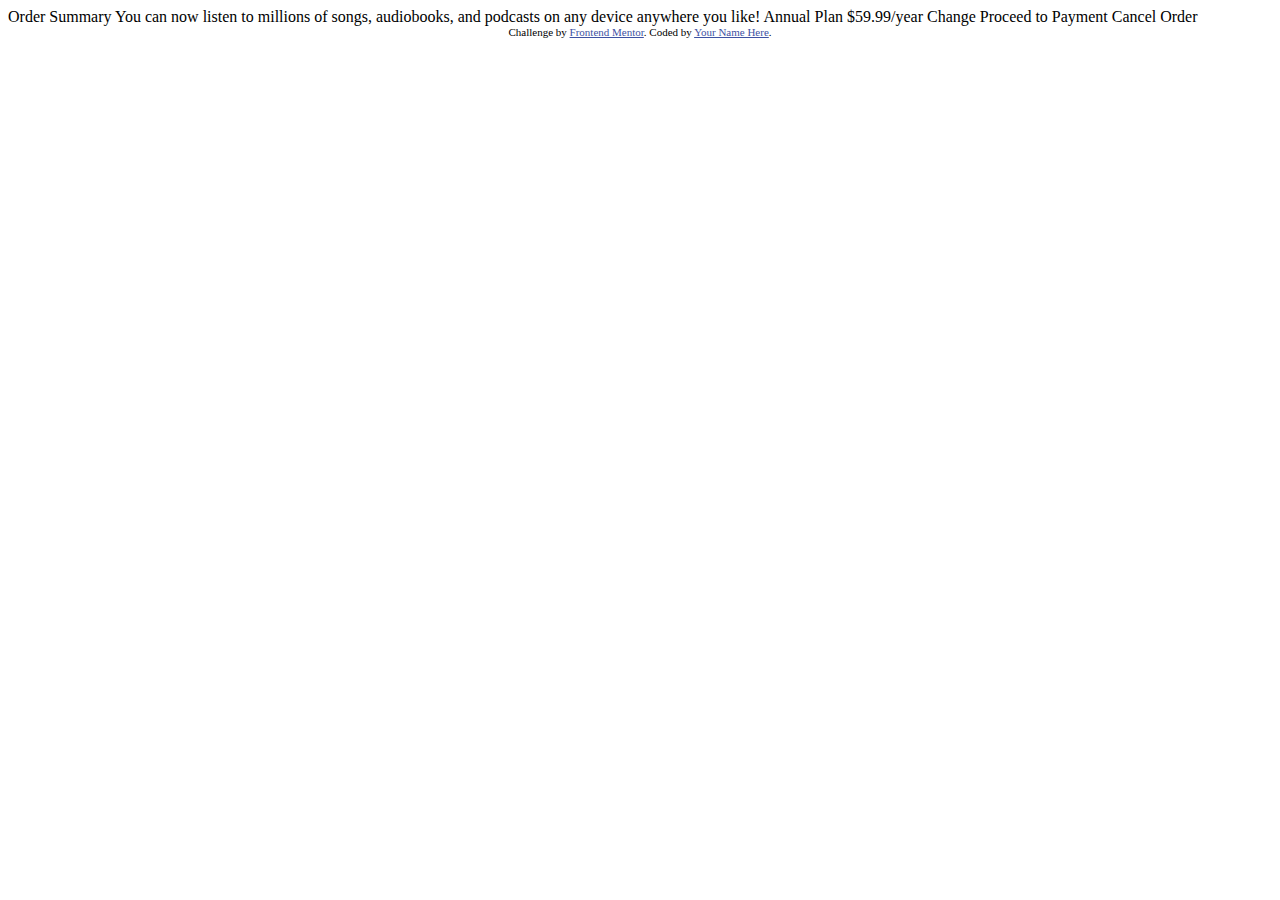
==== order-summary-component-main/index.html @ d573b09b "add project files for order summary component" ====
<!DOCTYPE html>
<html lang="en">
<head>
  <meta charset="UTF-8">
  <meta name="viewport" content="width=device-width, initial-scale=1.0"> <!-- displays site properly based on user's device -->

  <link rel="icon" type="image/png" sizes="32x32" href="./images/favicon-32x32.png">
  
  <title>Frontend Mentor | Order summary card</title>

  <!-- Feel free to remove these styles or customise in your own stylesheet 👍 -->
  <style>
    .attribution { font-size: 11px; text-align: center; }
    .attribution a { color: hsl(228, 45%, 44%); }
  </style>
</head>
<body>

  Order Summary

  You can now listen to millions of songs, audiobooks, and podcasts on any 
  device anywhere you like!

  Annual Plan
  $59.99/year

  Change

  Proceed to Payment
  Cancel Order
  
  <div class="attribution">
    Challenge by <a href="https://www.frontendmentor.io?ref=challenge" target="_blank">Frontend Mentor</a>. 
    Coded by <a href="#">Your Name Here</a>.
  </div>
</body>
</html>
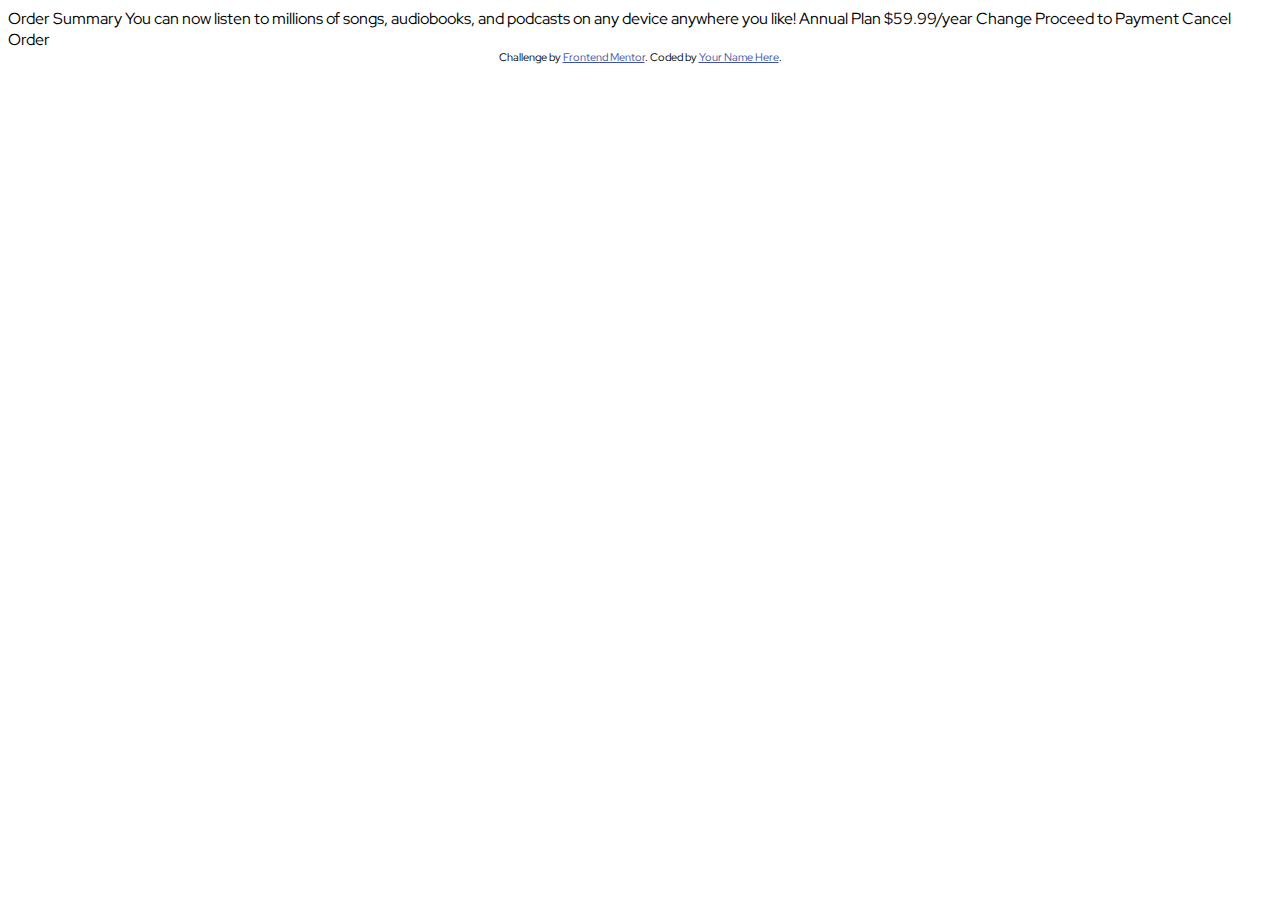
==== commit adc51ec9: "style: add external css, import style guide" ====
--- a/order-summary-component-main/index.html
+++ b/order-summary-component-main/index.html
@@ -5,14 +5,13 @@
   <meta name="viewport" content="width=device-width, initial-scale=1.0"> <!-- displays site properly based on user's device -->
 
   <link rel="icon" type="image/png" sizes="32x32" href="./images/favicon-32x32.png">
+  <link rel="stylesheet" href="css/style.css">
+
+  <link rel="preconnect" href="https://fonts.googleapis.com">
+  <link rel="preconnect" href="https://fonts.gstatic.com" crossorigin>
+  <link href="https://fonts.googleapis.com/css2?family=Red+Hat+Display:wght@500;700;900&display=swap" rel="stylesheet">
   
   <title>Frontend Mentor | Order summary card</title>
-
-  <!-- Feel free to remove these styles or customise in your own stylesheet 👍 -->
-  <style>
-    .attribution { font-size: 11px; text-align: center; }
-    .attribution a { color: hsl(228, 45%, 44%); }
-  </style>
 </head>
 <body>
 
--- a/order-summary-component-main/css/style.css
+++ b/order-summary-component-main/css/style.css
@@ -0,0 +1,38 @@
+:root {
+    /* Primary */
+    --pale-blue: hsl(225, 100%, 94%);
+    --bright-blue: hsl(245, 75%, 52%);
+
+    /* Neutral */
+    --very-pale-blue: hsl(225, 100%, 98%);
+    --desaturated-blue: hsl(224, 23%, 55%);
+    --dark-blue: hsl(223, 47%, 23%);
+
+    /* Font Rules */
+    font-size: 16px;
+    font-family: 'Red Hat Display', sans-serif;
+}
+
+
+
+@media screen, (min-width: 375px) and (max-width: 1439px) {
+
+}
+
+
+
+@media screen and (min-width: 1440px) {
+
+}
+
+
+
+/* Attribution/Footer section */
+.attribution { 
+    font-size: 11px; 
+    text-align: center; 
+}
+
+.attribution a { 
+    color: hsl(228, 45%, 44%); 
+}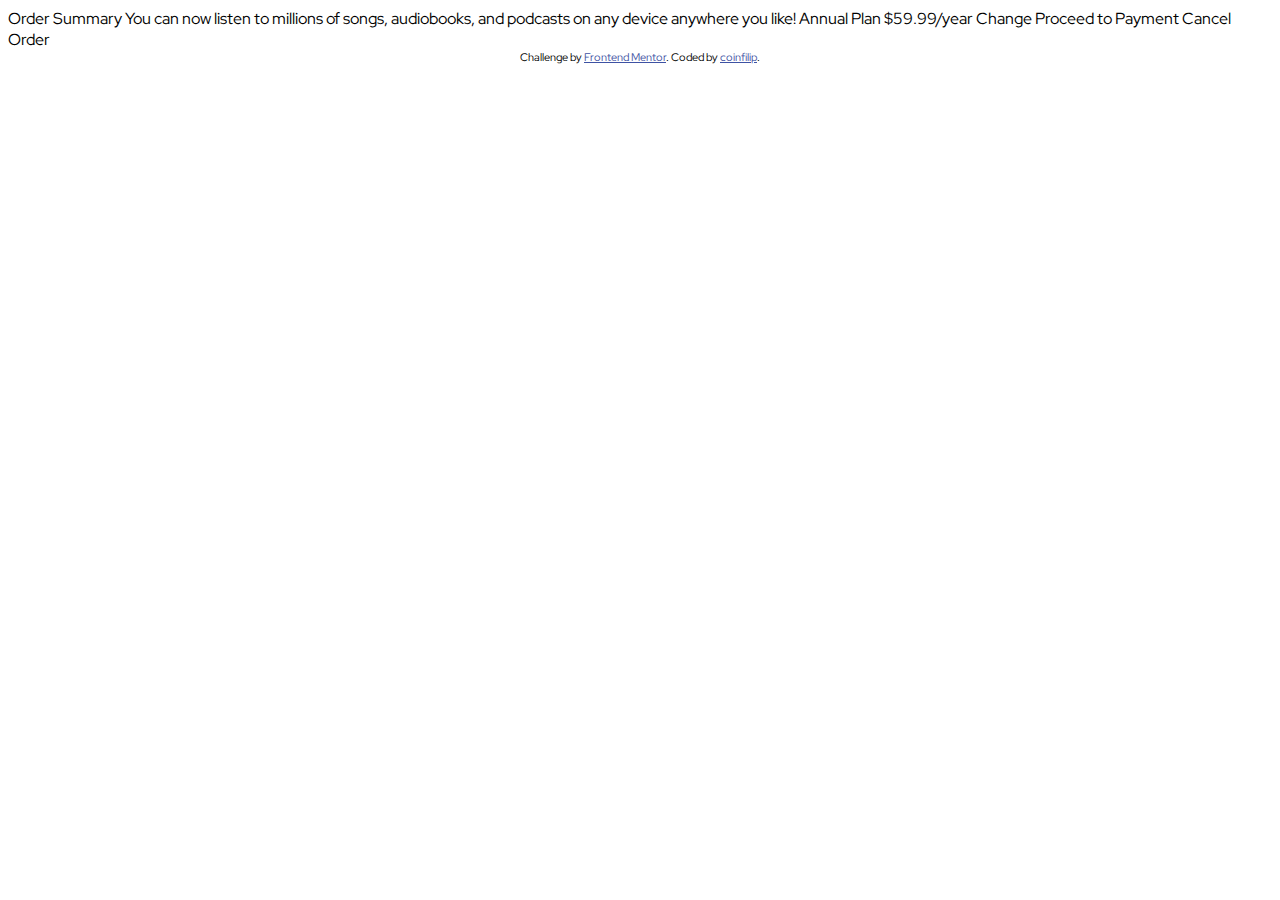
==== commit c368f081: "update tag and links for .attribution" ====
--- a/order-summary-component-main/index.html
+++ b/order-summary-component-main/index.html
@@ -28,9 +28,9 @@
   Proceed to Payment
   Cancel Order
   
-  <div class="attribution">
-    Challenge by <a href="https://www.frontendmentor.io?ref=challenge" target="_blank">Frontend Mentor</a>. 
-    Coded by <a href="#">Your Name Here</a>.
-  </div>
+  <footer class="attribution">
+    Challenge by <a href="https://www.frontendmentor.io/challenges/order-summary-component-QlPmajDUj" target="_blank">Frontend Mentor</a>. 
+    Coded by <a href="https://github.com/coinfilip" target="_blank">coinfilip</a>.
+  </footer>
 </body>
 </html>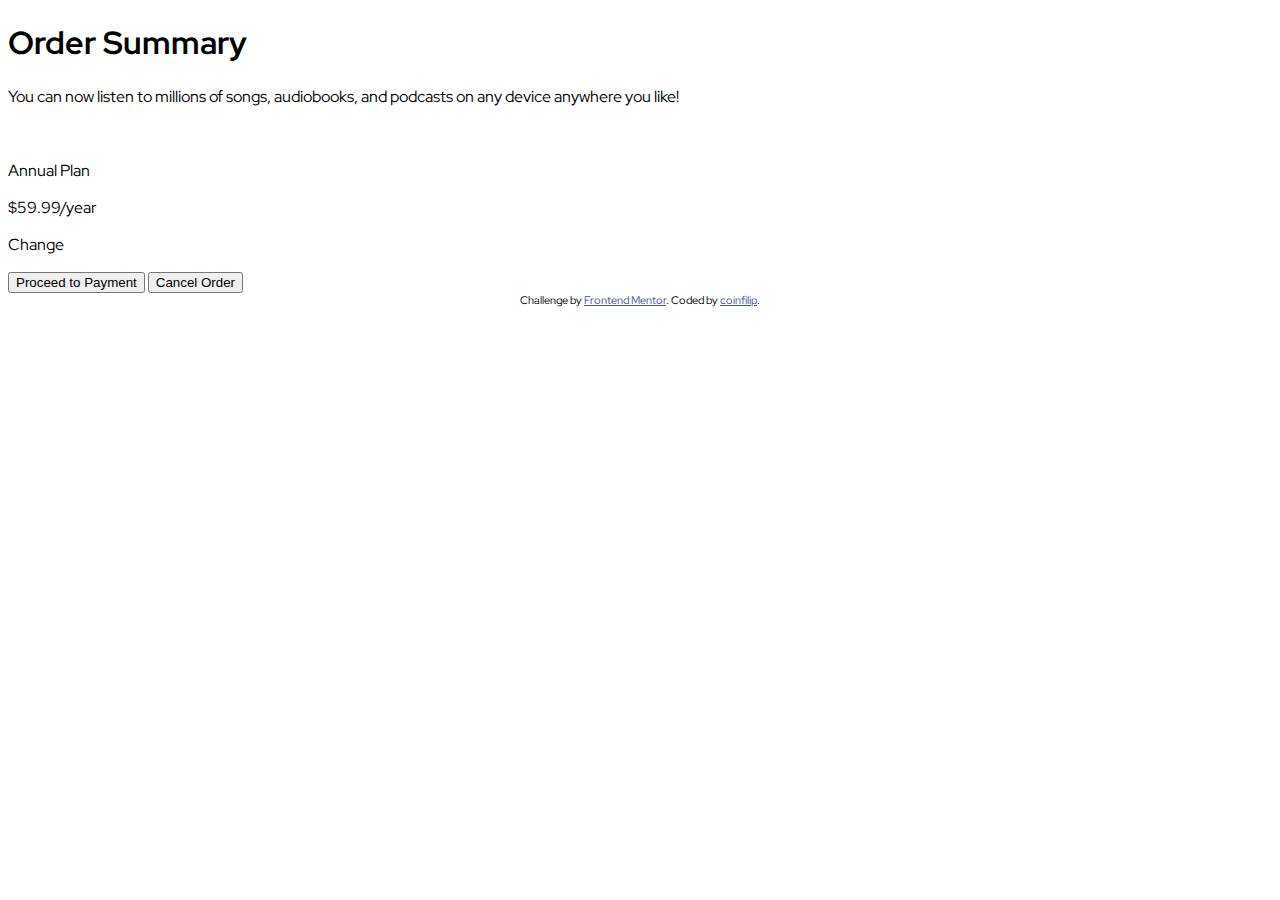
==== commit cb88ec5f: "add html tags for structure" ====
--- a/order-summary-component-main/index.html
+++ b/order-summary-component-main/index.html
@@ -14,20 +14,30 @@
   <title>Frontend Mentor | Order summary card</title>
 </head>
 <body>
+  <main>
+    <div class="card-image"></div>
 
-  Order Summary
+    <div class="card-details">
+      <h1>Order Summary</h1>
 
-  You can now listen to millions of songs, audiobooks, and podcasts on any 
-  device anywhere you like!
+      <p class="mainDesc">You can now listen to millions of songs, audiobooks, and podcasts on any device anywhere you like!</p>
 
-  Annual Plan
-  $59.99/year
+      <div class="plan">
+        <img class="planIcon" src="" alt="">
 
-  Change
+        <div class="planMiddle">
+          <p class="planName">Annual Plan</p>
+          <p class="planPrice">$59.99/year</p>
+        </div>
 
-  Proceed to Payment
-  Cancel Order
-  
+        <p class="btnChange">Change</p>
+      </div>
+
+      <button>Proceed to Payment</button>
+      <button>Cancel Order</button>
+    </div>
+  </main>
+
   <footer class="attribution">
     Challenge by <a href="https://www.frontendmentor.io/challenges/order-summary-component-QlPmajDUj" target="_blank">Frontend Mentor</a>. 
     Coded by <a href="https://github.com/coinfilip" target="_blank">coinfilip</a>.
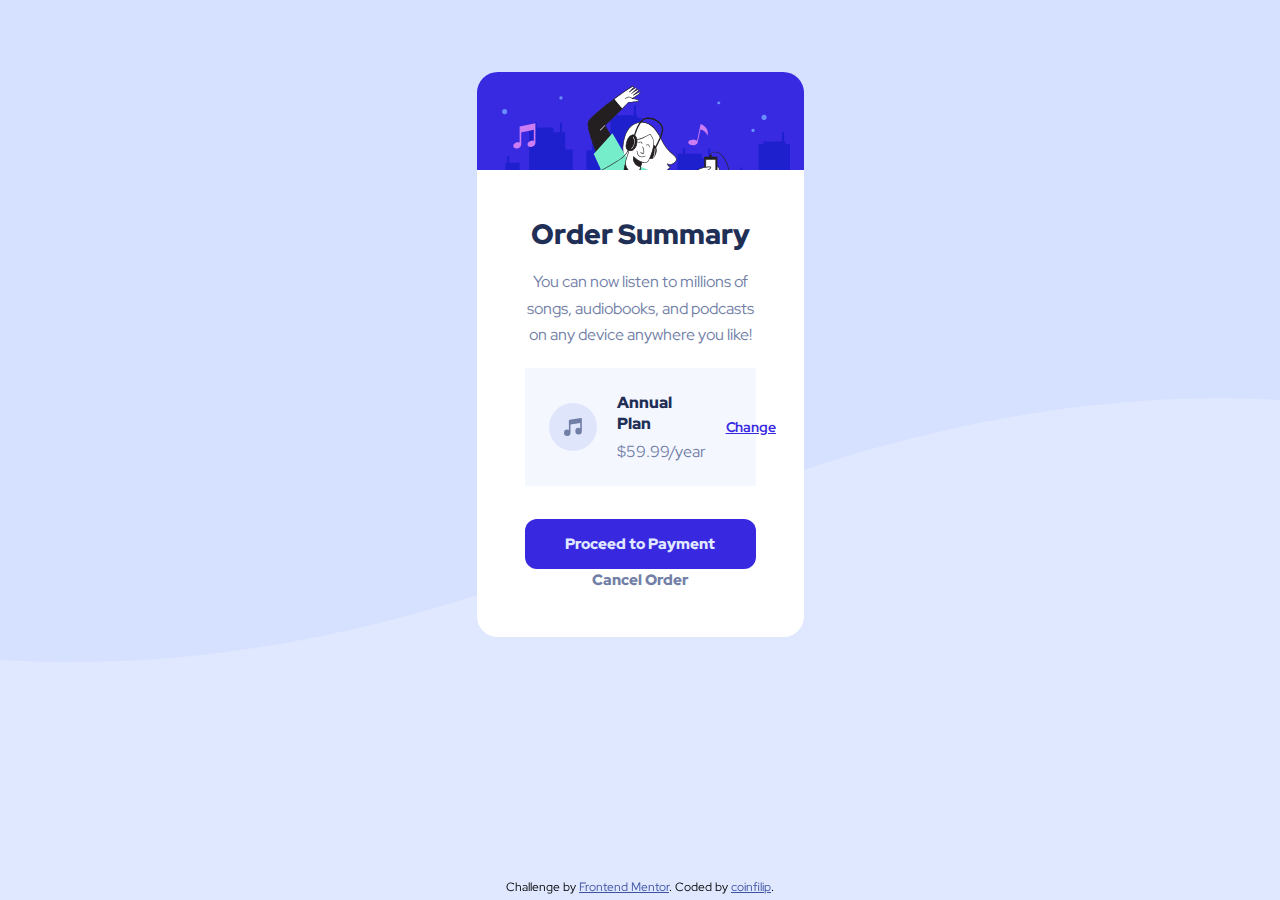
==== commit 433b4315: "style: add rules for desktop design" ====
--- a/order-summary-component-main/index.html
+++ b/order-summary-component-main/index.html
@@ -22,19 +22,19 @@
 
       <p class="mainDesc">You can now listen to millions of songs, audiobooks, and podcasts on any device anywhere you like!</p>
 
-      <div class="plan">
-        <img class="planIcon" src="" alt="">
+      <div class="secPlan">
+        <img class="planIcon" src="./images/icon-music.svg" alt="musical note">
 
-        <div class="planMiddle">
+        <div class="secPlanMid">
           <p class="planName">Annual Plan</p>
           <p class="planPrice">$59.99/year</p>
         </div>
 
-        <p class="btnChange">Change</p>
+        <p class="planBtn">Change</p>
       </div>
 
-      <button>Proceed to Payment</button>
-      <button>Cancel Order</button>
+      <button class="btnProceed">Proceed to Payment</button>
+      <button class="btnCancel">Cancel Order</button>
     </div>
   </main>
 
--- a/order-summary-component-main/css/style.css
+++ b/order-summary-component-main/css/style.css
@@ -10,27 +10,184 @@
 
     /* Font Rules */
     font-size: 16px;
+}
+
+* {
+    box-sizing: border-box;
     font-family: 'Red Hat Display', sans-serif;
 }
 
 
-
-@media screen, (min-width: 375px) and (max-width: 1439px) {
-
+body {
+    margin: 0;
+    display: flex;
+    justify-content: center;
+    align-items: center;
+    flex-wrap: wrap;
 }
 
 
 
-@media screen and (min-width: 1440px) {
+@media (min-width: 375px) and (max-width: 1439px) {
+    body {
+        min-height: 709px;
+        background: url(../images/pattern-background-mobile.svg) no-repeat top center;
+        background-size: contain;
+        background-color: var(--pale-blue);
+    }
 
+    main {
+        height: 565px;
+        width: 327px;
+    }
+
+    .card-image {
+        flex: 27.96%;
+    }
+
+    .card-details {
+        flex: 72.04%;
+    }
+}
+
+
+
+@media (min-width: 1440px) {
+    body {
+        min-height: 900px;
+        background: url(../images/pattern-background-desktop.svg) no-repeat top center;
+        background-size: contain;
+        background-color: var(--pale-blue);
+    }
+
+    main {
+        height: 697px;
+        width: 450px;
+    }
+
+    .card-image {
+        flex: 31.57%;
+    }
+
+    .card-details {
+        flex: 68.43%;
+    }
+}
+
+
+
+main {
+    display: flex;
+    flex-direction: column;
+}
+
+.card-image {
+    background: url(../images/illustration-hero.svg) no-repeat top center;
+    background-size: cover;
+    width: inherit;
+    border-radius: 1.3rem 1.3rem 0 0;
+}
+
+.card-details {
+    display: flex;
+    flex-direction: column;
+    background-color: white;
+    text-align: center;
+    padding: 2.85em 3em;
+    border-radius: 0 0 1.3rem 1.3rem;
+}
+
+h1 {
+    color: var(--dark-blue);
+    margin: 0;
+    font-size: 1.75em;
+    font-weight: 900;
+}
+
+p {
+    margin: 0;
+}
+
+.mainDesc {
+    color: var(--desaturated-blue);
+    line-height: 1.65rem;
+    margin-top: 1em;
+}
+
+.secPlan {
+    background-color: var(--very-pale-blue);
+    display: flex;
+    flex-direction: row;
+    justify-content: flex-start;
+    gap: 1.25em;
+    align-items: center;
+    padding: 1.5rem;
+    margin-top: 1.2em;
+}
+
+.planIcon {
+    height: 3rem;
+    width: 3rem;
+}
+
+.secPlanMid {
+    display: flex;
+    flex-direction: column;
+    text-align: left;
+    row-gap: 0.38em;
+}
+
+.planName {
+    color: var(--dark-blue);
+    font-weight: 900;
+}
+
+.planPrice {
+    color: var(--desaturated-blue);
+    font-size: 1.025em;
+}
+
+.planBtn {
+    color: var(--bright-blue);
+    margin-left: auto;
+    text-decoration: underline;
+    font-size: 0.895em;
+    font-weight: 700;
+    letter-spacing: -0.005em;
+}
+
+button {
+    border: 0;
+    font-weight: 900;
+}
+
+.btnProceed {
+    background-color: var(--bright-blue);
+    color: var(--pale-blue);
+    padding: 1em;
+    font-size: 0.95em;
+    border-radius: 0.75rem;
+    margin-top: 2.2em;
+}
+
+.btnCancel {
+    background-color: inherit;
+    color: var(--desaturated-blue);
+    padding: 1px 0;
+    font-size: 0.95em;
+    margin-top: auto;
 }
 
 
 
 /* Attribution/Footer section */
 .attribution { 
-    font-size: 11px; 
+    font-size: 0.73em; 
     text-align: center; 
+    position: fixed;
+    bottom: 0;
+    padding: 5px 0;
+    width: 100vw;
 }
 
 .attribution a { 
